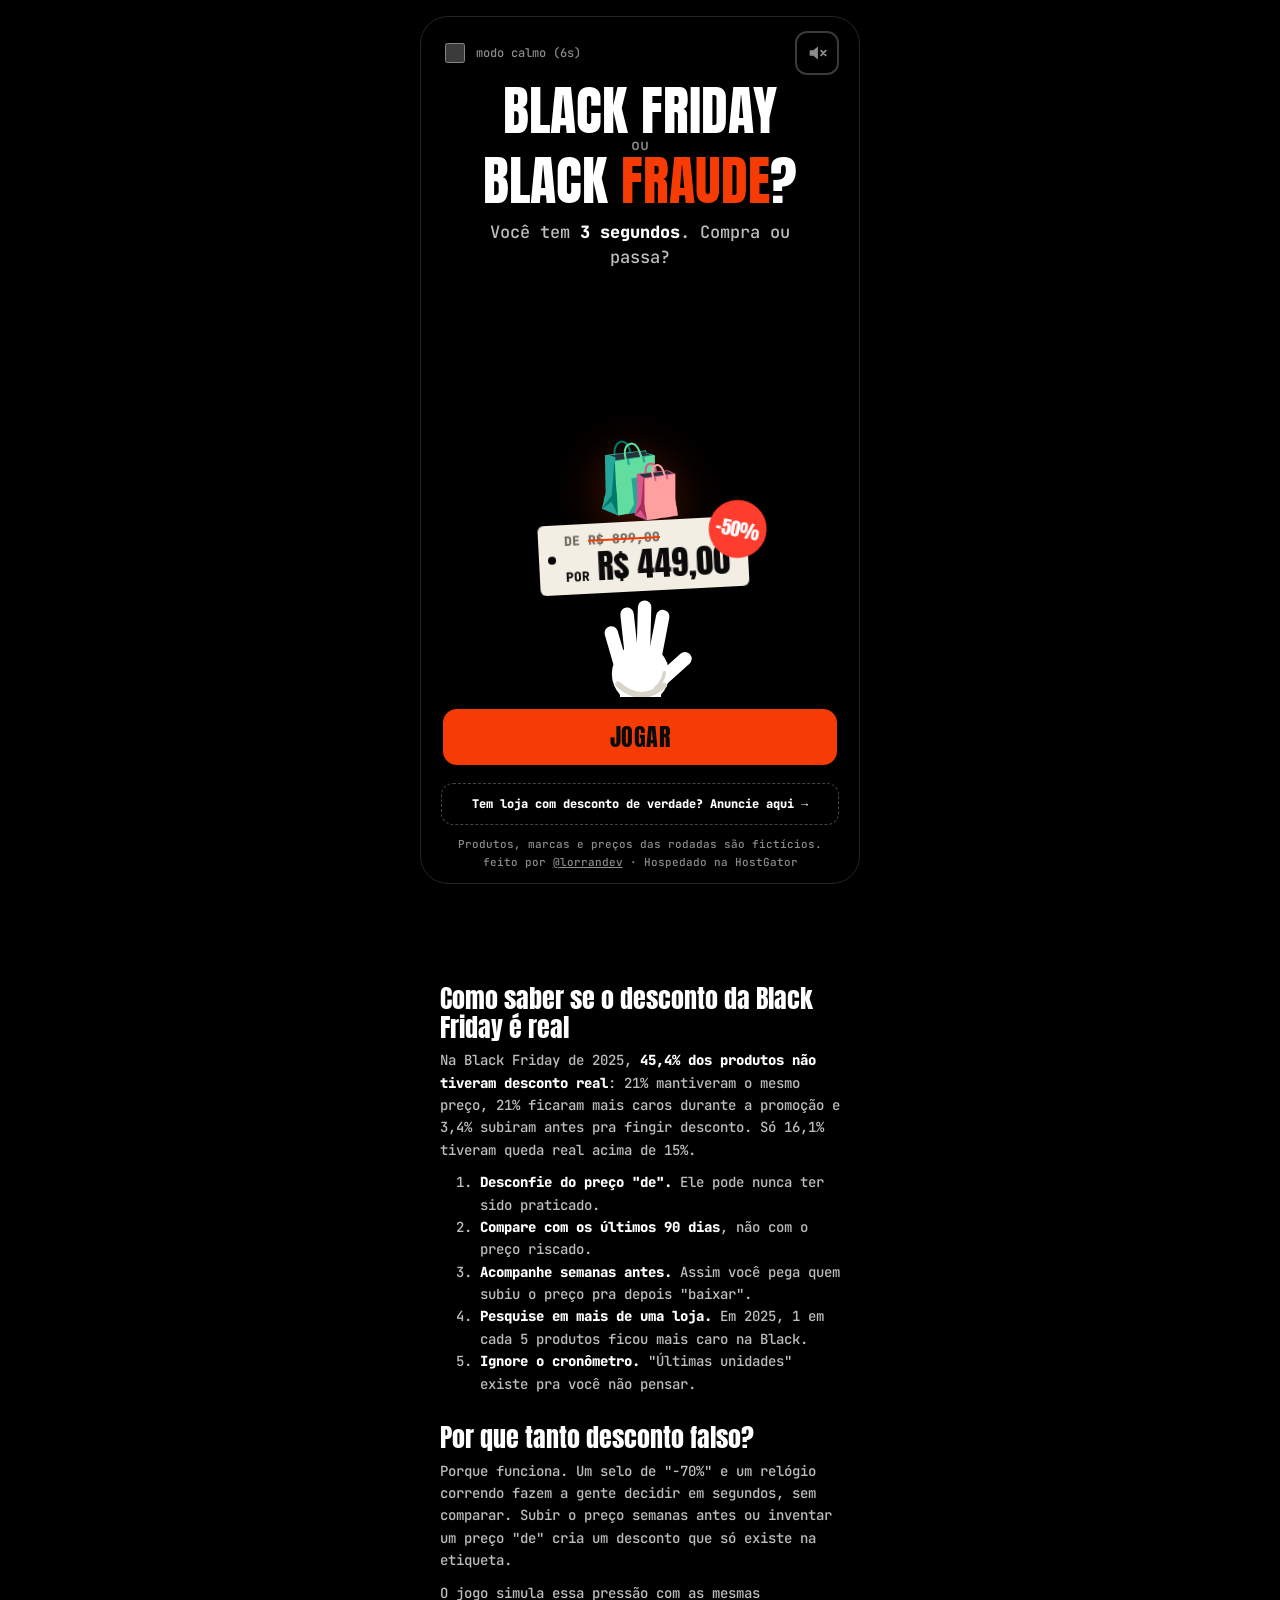
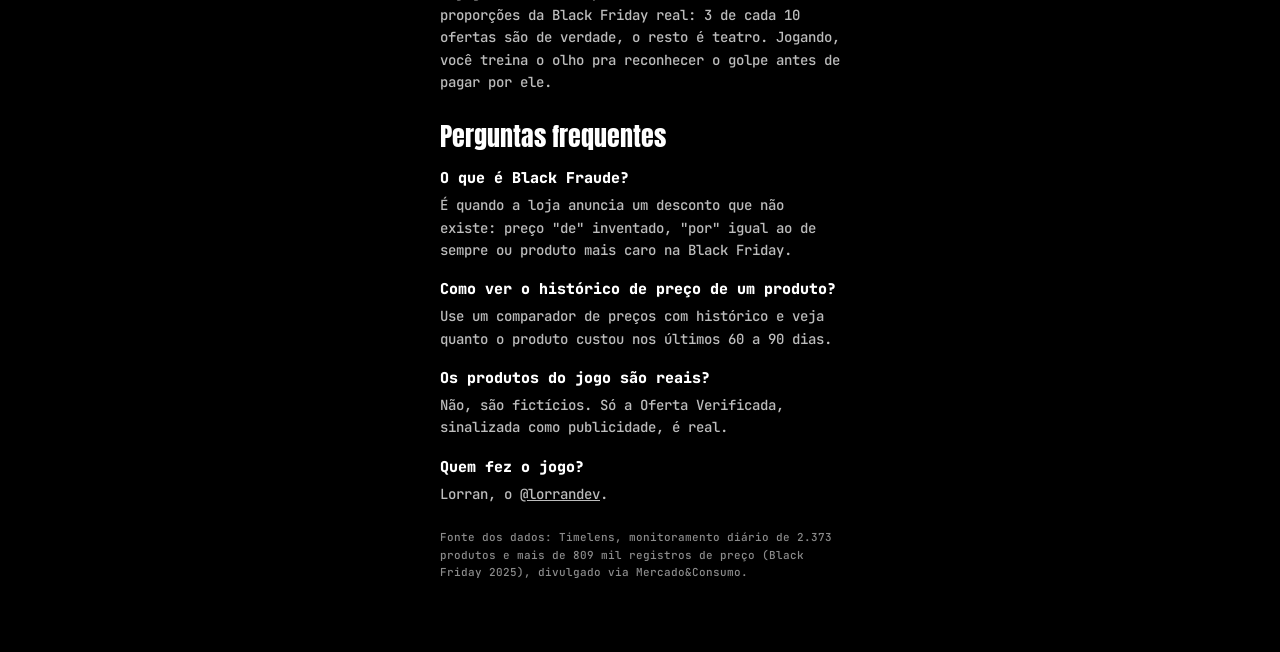
==== index.html @ d0300a21 "Atualiza o site (28/10/2026, 20:12:13)" ====
<!doctype html>
<html lang="pt-BR">
  <head>
    <meta charset="UTF-8" />
    <meta name="viewport" content="width=device-width, initial-scale=1, viewport-fit=cover" />
    <meta name="theme-color" content="#000000" />
    <title>Black Friday ou Black Fraude? · Você cai em desconto falso?</title>
    <meta name="description" content="Jogo de 1 minuto: 3 segundos pra decidir se compra. Em 2025, 45% dos produtos da Black Friday não tiveram desconto real. Você cai?" />
    <link rel="canonical" href="https://antiblackfraude.com/" />

    <meta property="og:type" content="website" />
    <meta property="og:locale" content="pt_BR" />
    <meta property="og:url" content="https://antiblackfraude.com/" />
    <meta property="og:title" content="Black Friday ou Black Fraude? Compra ou passa?" />
    <meta property="og:description" content="Você tem 3 segundos. No final, o jogo revela em quantos descontos falsos você caiu." />
    <meta property="og:image" content="https://antiblackfraude.com/og.png" />
    <meta property="og:image:width" content="1200" />
    <meta property="og:image:height" content="630" />
    <meta name="twitter:card" content="summary_large_image" />
    <meta name="twitter:title" content="Black Friday ou Black Fraude? Compra ou passa?" />
    <meta name="twitter:image" content="https://antiblackfraude.com/og.png" />

    <link rel="icon" type="image/svg+xml" href="favicon.svg" />
    <link rel="apple-touch-icon" href="apple-touch-icon.png" />

    <script type="application/ld+json">
      {
        "@context": "https://schema.org",
        "@type": "VideoGame",
        "name": "Black Friday ou Black Fraude?",
        "url": "https://antiblackfraude.com/",
        "applicationCategory": "Game",
        "genre": "Educativo",
        "operatingSystem": "Web",
        "inLanguage": "pt-BR",
        "description": "Jogo de 1 minuto em que você tem 3 segundos pra decidir se compra uma oferta de Black Friday e descobre em quantos descontos falsos caiu.",
        "offers": { "@type": "Offer", "price": "0", "priceCurrency": "BRL" },
        "author": { "@type": "Person", "name": "Lorran", "url": "https://instagram.com/lorrandev" }
      }
    </script>
    <script type="application/ld+json">
      {
        "@context": "https://schema.org",
        "@type": "FAQPage",
        "mainEntity": [
          { "@type": "Question", "name": "O que é Black Fraude?", "acceptedAnswer": { "@type": "Answer", "text": "É quando a loja anuncia um desconto que não existe: o preço \"de\" é inventado, o \"por\" é o preço de sempre ou o produto até fica mais caro na Black Friday." } },
          { "@type": "Question", "name": "Como ver o histórico de preço de um produto?", "acceptedAnswer": { "@type": "Answer", "text": "Use um comparador de preços com histórico e veja quanto o produto custou nos últimos 60 a 90 dias. Desconto de verdade é em relação a esse histórico, não ao preço \"de\"." } },
          { "@type": "Question", "name": "Os produtos do jogo são reais?", "acceptedAnswer": { "@type": "Answer", "text": "Não, são fictícios. Só a Oferta Verificada, sinalizada como publicidade, é real." } },
          { "@type": "Question", "name": "Quem fez o jogo?", "acceptedAnswer": { "@type": "Answer", "text": "Lorran, o @lorrandev." } }
        ]
      }
    </script>
    <script type="module" crossorigin src="./assets/main-DozgKXF3.js"></script>
    <link rel="stylesheet" crossorigin href="./assets/main-DZnoancs.css">
  </head>
  <body>
    <div id="root"></div>
    <noscript>Ative o JavaScript pra jogar.</noscript>

    <!-- conteúdo indexável abaixo do jogo -->
    <article class="seo">
      <h2>Como saber se o desconto da Black Friday é real</h2>
      <p>
        Na Black Friday de 2025, <strong>45,4% dos produtos não tiveram desconto real</strong>: 21% mantiveram o mesmo
        preço, 21% ficaram mais caros durante a promoção e 3,4% subiram antes pra fingir desconto. Só 16,1% tiveram queda
        real acima de 15%.
      </p>
      <ol>
        <li><strong>Desconfie do preço "de".</strong> Ele pode nunca ter sido praticado.</li>
        <li><strong>Compare com os últimos 90 dias</strong>, não com o preço riscado.</li>
        <li><strong>Acompanhe semanas antes.</strong> Assim você pega quem subiu o preço pra depois "baixar".</li>
        <li><strong>Pesquise em mais de uma loja.</strong> Em 2025, 1 em cada 5 produtos ficou mais caro na Black.</li>
        <li><strong>Ignore o cronômetro.</strong> "Últimas unidades" existe pra você não pensar.</li>
      </ol>

      <h2>Por que tanto desconto falso?</h2>
      <p>
        Porque funciona. Um selo de "-70%" e um relógio correndo fazem a gente decidir em segundos, sem comparar. Subir o
        preço semanas antes ou inventar um preço "de" cria um desconto que só existe na etiqueta.
      </p>
      <p>
        O jogo simula essa pressão com as mesmas proporções da Black Friday real: 3 de cada 10 ofertas são de verdade, o
        resto é teatro. Jogando, você treina o olho pra reconhecer o golpe antes de pagar por ele.
      </p>

      <h2>Perguntas frequentes</h2>
      <h3>O que é Black Fraude?</h3>
      <p>É quando a loja anuncia um desconto que não existe: preço "de" inventado, "por" igual ao de sempre ou produto mais caro na Black Friday.</p>
      <h3>Como ver o histórico de preço de um produto?</h3>
      <p>Use um comparador de preços com histórico e veja quanto o produto custou nos últimos 60 a 90 dias.</p>
      <h3>Os produtos do jogo são reais?</h3>
      <p>Não, são fictícios. Só a Oferta Verificada, sinalizada como publicidade, é real.</p>
      <h3>Quem fez o jogo?</h3>
      <p>Lorran, o <a href="https://instagram.com/lorrandev" rel="noopener">@lorrandev</a>.</p>

      <p class="fonte">
        Fonte dos dados: Timelens, monitoramento diário de 2.373 produtos e mais de 809 mil registros de preço (Black
        Friday 2025), divulgado via Mercado&amp;Consumo.
      </p>
    </article>

  </body>
</html>
---- assets/main-DZnoancs.css ----
@font-face{font-family:Anton;font-style:normal;font-display:swap;font-weight:400;src:url(./anton-latin-400-normal-Byf51wtH.woff2)format("woff2"),url(./anton-latin-400-normal-AUNGEG_V.woff)format("woff")}@font-face{font-family:JetBrains Mono;font-style:normal;font-display:swap;font-weight:500;src:url(./jetbrains-mono-latin-500-normal-BWZEU5yA.woff2)format("woff2"),url(./jetbrains-mono-latin-500-normal-CJOVTJB7.woff)format("woff")}@font-face{font-family:JetBrains Mono;font-style:normal;font-display:swap;font-weight:800;src:url(./jetbrains-mono-latin-800-normal-D2mQHRMK.woff2)format("woff2"),url(./jetbrains-mono-latin-800-normal-Dj9qwObk.woff)format("woff")}._numeros_kspay_1{grid-template-columns:repeat(3,1fr);gap:8px;margin:0;display:grid}._numeros_kspay_1 div{border:1px solid #262626;border-radius:14px;flex-direction:column-reverse;gap:2px;padding:12px 10px;display:flex}._numeros_kspay_1 dt{color:var(--cinza);align-items:center;gap:6px;font-size:11px;display:flex}._numeros_kspay_1 dd{font-family:var(--display);font-variant-numeric:tabular-nums;margin:0;font-size:28px;line-height:1}._ponto_kspay_33{background:var(--verde);border-radius:50%;width:8px;height:8px;animation:1.4s ease-in-out infinite _pulsa_kspay_1}@keyframes _pulsa_kspay_1{50%{opacity:.3}}._vazio_kspay_45{color:var(--cinza);border:1px dashed #333;border-radius:12px;margin:0;padding:12px 14px;font-size:12px}._fogos_702pj_1{z-index:6;pointer-events:none;width:100%;height:100%;position:absolute;top:0;bottom:0;left:0;right:0}._etiqueta_wmaqk_1{background:var(--papel);color:var(--tinta);transform-origin:50% -30%;border-radius:6px;flex-direction:column;align-items:flex-start;padding:8px 18px 9px 26px;animation:1.2s ease-out both _balanca_wmaqk_1;display:flex;position:relative;transform:rotate(-3deg)}._etiqueta_wmaqk_1:before{content:"";background:var(--preto);border-radius:50%;width:8px;height:8px;position:absolute;top:50%;left:9px;transform:translateY(-50%)}._de_wmaqk_28{color:#6b675f;font-size:13px;font-weight:800}._de_wmaqk_28 s{-webkit-text-decoration-color:var(--laranja);text-decoration-color:var(--laranja);text-decoration-thickness:2px}._por_wmaqk_39{font-family:var(--display);white-space:nowrap;font-size:34px;line-height:1.05}._por_wmaqk_39 small{font-family:var(--mono);font-size:13px;font-weight:800}._selo_wmaqk_52{background:var(--erro);color:#fff;width:58px;height:58px;font-family:var(--display);border-radius:50%;place-items:center;font-size:19px;animation:.4s cubic-bezier(.3,1.7,.5,1) .15s both _selo_wmaqk_52,.7s steps(2,end) .6s infinite _piscaSelo_wmaqk_1;display:grid;position:absolute;top:-16px;right:-20px;transform:rotate(14deg)}._selo_wmaqk_52[data-verificada=true]{background:var(--verde);color:var(--tinta);animation:.4s cubic-bezier(.3,1.7,.5,1) .15s both _selo_wmaqk_52}@keyframes _piscaSelo_wmaqk_1{50%{background:var(--amarelo);color:var(--tinta)}}@keyframes _balanca_wmaqk_1{0%{transform:rotate(12deg)}35%{transform:rotate(-8deg)}65%{transform:rotate(1deg)}to{transform:rotate(-3deg)}}@keyframes _selo_wmaqk_52{0%{transform:rotate(-60deg)scale(0)}}._vitrine_1x8a4_1{text-align:center;flex-direction:column;align-items:center;gap:6px;max-width:320px;display:flex}._emoji_1x8a4_10{font-family:var(--emoji);filter:drop-shadow(0 12px 28px #ffffff1f);font-size:max(84px,min(16dvh,136px));line-height:1}._imagem_1x8a4_17{object-fit:contain;width:max(100px,min(18dvh,150px));height:max(100px,min(18dvh,150px))}._nome_1x8a4_23{font-family:var(--display);text-transform:uppercase;margin:4px 0 2px;font-size:24px;line-height:1.05}._pressao_1x8a4_32{background:var(--erro);color:#fff;letter-spacing:.1em;border-radius:4px;padding:3px 10px;font-size:11px;font-weight:800;animation:.7s steps(2,end) infinite _pisca_1x8a4_1}@keyframes _pisca_1x8a4_1{50%{background:var(--amarelo);color:var(--tinta)}}._verificada_1x8a4_51{background:var(--verde);color:var(--tinta);letter-spacing:.08em;border-radius:99px;padding:4px 12px;font-size:13px;font-weight:800}._tela_1ktdm_1{padding:max(14px, env(safe-area-inset-top)) 16px max(16px, env(safe-area-inset-bottom));flex-direction:column;display:flex;position:absolute;top:0;bottom:0;left:0;right:0;overflow-x:hidden;overflow-y:auto}._publicidade_1ktdm_12{letter-spacing:.06em;color:#cfcfcf;border:1px solid #555;border-radius:99px;align-self:center;padding:4px 12px;font-size:11px;font-weight:800}._transicao_1ktdm_24{text-align:center;font-family:var(--display);flex-direction:column;flex:1;justify-content:center;align-items:center;gap:6px;font-size:30px;line-height:1.1;display:flex}._transicao_1ktdm_24 p{margin:0;animation:.5s ease-out both _surge_1ktdm_1}._transicao_1ktdm_24 p:nth-child(2){animation-delay:.35s}._achamos_1ktdm_46{color:var(--verde);animation-delay:.8s!important}._rodada_1ktdm_51{flex-direction:column;flex:1;align-items:center;animation:.4s ease-out both _surge_1ktdm_1;display:flex}._bonus_1ktdm_59{letter-spacing:.12em;color:var(--verde);margin:10px 0 0;font-size:11px;font-weight:800}._cena_1ktdm_67{flex-direction:column;flex:1;justify-content:flex-end;align-items:center;width:100%;min-height:0;display:flex;overflow:hidden}._luva_1ktdm_78{width:max(110px,min(16dvh,150px));margin-bottom:-60px}._pergunta_1ktdm_83{z-index:2;background:var(--preto);text-align:center;color:#bdbdbd;margin:0;padding:12px 0;font-size:13px;position:relative}._acoes_1ktdm_94{z-index:2;grid-template-columns:1fr 1fr;gap:12px;width:100%;display:grid;position:relative}._acoes_1ktdm_94 .btn{min-height:62px}._revelacao_1ktdm_108{flex-direction:column;gap:12px;margin-top:14px;animation:.4s ease-out both _surge_1ktdm_1;display:flex;position:relative}._carimbo_1ktdm_117{z-index:7;background:var(--preto);color:var(--verde);font-family:var(--display);border:5px solid;border-radius:12px;align-self:center;padding:6px 16px 2px;font-size:34px;line-height:1;animation:.35s cubic-bezier(.3,1.7,.5,1) both _carimba_1ktdm_1;position:relative;transform:rotate(-5deg)}._produto_1ktdm_133{text-align:center;font-family:var(--display);text-transform:uppercase;margin:4px 0 0;font-size:22px}._grafico_1ktdm_141{border:1px solid #262626;border-radius:14px;width:100%;height:auto;padding:10px 6px 4px;overflow:visible}._eixo_1ktdm_150{font-family:var(--mono);fill:#8b8b8b;font-size:10px;font-weight:800}._hoje_1ktdm_157{font-family:var(--mono);fill:var(--verde);font-size:12px;font-weight:800}._prova_1ktdm_164{text-align:center;color:#cfcfcf;margin:0;font-size:13px;line-height:1.5}._prova_1ktdm_164 b{color:#fff}._cta_1ktdm_177{z-index:7;text-align:center;flex-direction:column;gap:2px;min-height:84px;padding:10px 16px;font-size:26px;line-height:1.05;animation:1.8s ease-in-out .6s infinite _chama_1ktdm_1;position:relative;box-shadow:0 0 0 4px #19c37d40,0 10px 40px #19c37d59}._cta_1ktdm_177 small{font-family:var(--mono);text-transform:none;font-size:12px;font-weight:800}._denovo_1ktdm_199{min-height:84px;font-size:26px}@keyframes _chama_1ktdm_1{0%,to{box-shadow:0 0 0 4px #19c37d40,0 10px 40px #19c37d59}50%{box-shadow:0 0 0 10px #19c37d1a,0 10px 50px #19c37d80}}@keyframes _surge_1ktdm_1{0%{opacity:0;transform:translateY(10px)}}@keyframes _carimba_1ktdm_1{0%{opacity:0;transform:rotate(-30deg)scale(2.2)}}._pix_9vlxt_1{border:2px solid var(--verde);text-align:center;border-radius:18px;flex-direction:column;align-items:stretch;gap:12px;padding:18px;animation:.3s ease-out both _surge_9vlxt_1;display:flex}._pix_9vlxt_1 h3{font-family:var(--display);margin:0;font-size:28px;font-weight:400}._pix_9vlxt_1 p{color:#cfcfcf;margin:0;font-size:13px;line-height:1.5}._qr_9vlxt_27{aspect-ratio:1;background:#fff;border-radius:12px;align-self:center;width:min(240px,70vw);padding:10px}._teste_9vlxt_36{color:var(--amarelo)!important}._espera_9vlxt_40{justify-content:center;align-items:center;gap:8px;display:flex}._ponto_9vlxt_47{background:var(--amarelo);border-radius:50%;width:8px;height:8px;animation:1s ease-in-out infinite _pulsa_9vlxt_1}._ok_9vlxt_55{background:var(--verde);width:64px;height:64px;color:var(--tinta);border-radius:50%;align-self:center;place-items:center;font-size:34px;font-weight:800;display:grid}@keyframes _pulsa_9vlxt_1{50%{opacity:.3}}@keyframes _surge_9vlxt_1{0%{opacity:0;transform:translateY(10px)}}._rodape_1t7ke_1{text-align:center;color:var(--cinza);flex-direction:column;align-items:center;gap:4px;font-size:11px;display:flex}._rodape_1t7ke_1 p{margin:0}._anunciar_1t7ke_15{color:#fff;border:1px dashed #444;border-radius:12px;width:100%;margin-bottom:8px;padding:12px;font-size:12px;font-weight:800;text-decoration:none}._tela_1gt4i_1{position:absolute;top:0;bottom:0;left:0;right:0;overflow-x:hidden;overflow-y:auto}._conteudo_1gt4i_8{padding:max(16px, env(safe-area-inset-top)) 18px max(24px, env(safe-area-inset-bottom));flex-direction:column;gap:20px;display:flex}._voltar_1gt4i_15{letter-spacing:.08em;color:var(--cinza);align-self:flex-start;font-size:12px;font-weight:800;text-decoration:none}._topo_1gt4i_24{flex-direction:column;gap:8px;display:flex}._titulo_1gt4i_30{font-family:var(--display);text-transform:uppercase;margin:0;font-size:44px;font-weight:400;line-height:1.08}._titulo_1gt4i_30 span{background:var(--verde);color:var(--tinta);-webkit-box-decoration-break:clone;box-decoration-break:clone;padding:0 8px}._sub_1gt4i_47{color:#cfcfcf;margin:0;font-size:14px;line-height:1.5}._form_1gt4i_55{flex-direction:column;gap:14px;display:flex}._form_1gt4i_55 label,._form_1gt4i_55 fieldset{border:0;flex-direction:column;gap:6px;min-width:0;margin:0;padding:0;display:flex}._form_1gt4i_55 label span,._form_1gt4i_55 legend{letter-spacing:.1em;text-transform:uppercase;color:var(--cinza);padding:0;font-size:11px;font-weight:800}._form_1gt4i_55 label i{text-transform:none;letter-spacing:0;font-style:normal;font-weight:500}._form_1gt4i_55 legend{margin-bottom:6px}._form_1gt4i_55 input:not([type=range]),._form_1gt4i_55 select{--lightningcss-light: ;--lightningcss-dark:initial;color-scheme:dark;background:#0d0d0d;border:2px solid #333;border-radius:12px;width:100%;min-height:50px;padding:0 12px;font-size:16px}._form_1gt4i_55 input:focus,._form_1gt4i_55 select:focus{border-color:var(--verde);outline:none}._dupla_1gt4i_111{grid-template-columns:1fr 1fr;gap:10px;display:grid}._interesse_1gt4i_117{color:#d6d6d6;background:#07170f;border-radius:12px;flex-direction:column;gap:4px;margin:-4px 0 0;padding:10px 12px;font-size:13px;line-height:1.45;display:flex}._interesse_1gt4i_117 b{color:var(--verde)}._interesse_1gt4i_117 small{color:var(--cinza);font-size:10px}._icones_1gt4i_140{scrollbar-width:thin;gap:6px;padding-bottom:4px;display:flex;overflow-x:auto}._icones_1gt4i_140 button{height:44px;font-family:var(--emoji);background:#0d0d0d;border:2px solid #2a2a2a;border-radius:10px;flex:0 0 44px;padding:0;font-size:20px}._icones_1gt4i_140 button[aria-pressed=true]{border-color:var(--verde);background:#06210f}._selo_1gt4i_164{color:var(--cinza);margin:-6px 0 0;font-size:12px}._selo_1gt4i_164 b{color:var(--verde)}._investimento_1gt4i_175{border:1px solid #262626;border-radius:16px;flex-direction:column;gap:8px;padding:14px;display:flex}._valorLinha_1gt4i_184{letter-spacing:.1em;text-transform:uppercase;color:var(--cinza);justify-content:space-between;align-items:baseline;font-size:11px;font-weight:800;display:flex}._valorLinha_1gt4i_184 b{font-family:var(--display);letter-spacing:0;color:#fff;font-size:34px;font-weight:400}._investimento_1gt4i_175 input[type=range]{width:100%;height:32px;accent-color:var(--verde)}._investimento_1gt4i_175 p{color:#cfcfcf;margin:0;font-size:13px}._investimento_1gt4i_175 p b{color:var(--verde)}._erros_1gt4i_219{color:#ff8a7f;background:#2a0b07;border-radius:12px;margin:0;padding:12px 14px 12px 30px;font-size:13px;line-height:1.5}._acoes_1gt4i_229{flex-direction:column;gap:8px;display:flex}._pagar_1gt4i_235{min-height:68px;font-size:26px}._erroServidor_1gt4i_240{color:#ff8a7f;margin:0;font-size:13px}._secundarios_1gt4i_246{justify-content:center;gap:8px;display:flex}._regra_1gt4i_252{color:var(--cinza);text-align:center;margin:0;font-size:11px;line-height:1.5}._previa_1gt4i_261{justify-content:center;display:flex}._palco_1gt4i_266{background:var(--preto);border:1px solid #333;border-radius:22px;width:100%;height:680px;position:relative;overflow:hidden}._fonte_1gt4i_276{color:var(--cinza);text-align:center;margin:0;font-size:11px}._aviso_1gt4i_283{z-index:30;background:var(--papel);color:var(--tinta);white-space:nowrap;opacity:0;pointer-events:none;border-radius:12px;margin:0;padding:12px 18px;font-size:13px;font-weight:800;transition:transform .2s,opacity .2s;position:fixed;bottom:24px;left:50%;transform:translate(-50%,20px)}._aviso_1gt4i_283[data-visivel=true]{opacity:1;transform:translate(-50%)}._tela_1a06h_1{position:absolute;top:0;bottom:0;left:0;right:0;overflow-y:auto}._conteudo_1a06h_7{padding:max(18px, env(safe-area-inset-top)) 16px max(24px, env(safe-area-inset-bottom));flex-direction:column;gap:20px;display:flex}._carregando_1a06h_14{text-align:center;color:var(--cinza);padding:40px}._rotulo_1a06h_20{letter-spacing:.12em;color:var(--verde);margin:0;font-size:11px;font-weight:800}._titulo_1a06h_28{font-family:var(--display);margin:4px 0 0;font-size:34px;font-weight:400}._nota_1a06h_35{color:var(--cinza);margin:4px 0 0;font-size:11px}._grandes_1a06h_41{grid-template-columns:1fr 1fr;gap:10px;margin:0;display:grid}._grandes_1a06h_41 div{border:1px solid #262626;border-radius:16px;flex-direction:column;gap:2px;padding:14px;display:flex}._grandes_1a06h_41 dt{color:var(--cinza);align-items:center;gap:6px;font-size:11px;display:flex}._grandes_1a06h_41 dd{font-family:var(--display);font-variant-numeric:tabular-nums;margin:0;font-size:34px;line-height:1.05}._grandes_1a06h_41 small{color:var(--cinza);font-size:10px;line-height:1.35}._ponto_1a06h_79{background:var(--verde);border-radius:50%;width:8px;height:8px;animation:1.4s ease-in-out infinite _pulsa_1a06h_1}@keyframes _pulsa_1a06h_1{50%{opacity:.3}}._bloco_1a06h_91{background:#0d0d0d;border-radius:16px;flex-direction:column;gap:10px;padding:16px;display:flex}._bloco_1a06h_91 h2{font-family:var(--display);margin:0;font-size:22px;font-weight:400}._bloco_1a06h_91 p{margin:0;font-size:13px;line-height:1.6}._lista_1a06h_113{flex-direction:column;gap:6px;margin:0;padding:0;font-size:13px;list-style:none;display:flex}._lista_1a06h_113 li{justify-content:space-between;gap:10px;display:flex}._lista_1a06h_113 b{color:var(--verde)}._tabela_1a06h_133{border-collapse:collapse;font-variant-numeric:tabular-nums;width:100%;font-size:12px}._tabela_1a06h_133 th{color:var(--cinza);text-align:right;padding:4px;font-size:10px;font-weight:800}._tabela_1a06h_133 td{text-align:right;border-top:1px solid #1f1f1f;padding:6px 4px}._tabela_1a06h_133 th:first-child,._tabela_1a06h_133 td:first-child{text-align:left}._heatmap_1a06h_159{flex-direction:column;gap:3px;display:flex}._linhaHeat_1a06h_165,._horas_1a06h_166{grid-template-columns:30px repeat(24,1fr);align-items:center;gap:2px;display:grid}._linhaHeat_1a06h_165 span{color:var(--cinza);font-size:10px}._linhaHeat_1a06h_165 i{aspect-ratio:1;background:var(--verde);border-radius:2px}._horas_1a06h_166 small{color:var(--cinza);grid-column:span 6;font-size:9px}._botao_b1e1o_1{background:var(--preto);width:44px;height:44px;color:var(--cinza);border:2px solid #3a3a3a;border-radius:12px;flex-shrink:0;place-items:center;display:grid}._botao_b1e1o_1[aria-pressed=true]{color:#fff;border-color:#fff}._partida_7dpsk_1{flex-direction:column;display:flex;position:absolute;top:0;bottom:0;left:0;right:0;overflow:hidden}._hud_7dpsk_10{padding:max(12px, env(safe-area-inset-top)) 16px 10px;align-items:center;gap:12px;display:flex}._rodada_7dpsk_17{font-family:var(--display);font-size:30px;line-height:1}._rodada_7dpsk_17 small{color:var(--cinza);font-size:15px}._trilha_7dpsk_28{flex:1;grid-template-columns:repeat(10,1fr);gap:4px;margin:0;padding:0;list-style:none;display:grid}._trilha_7dpsk_28 li{background:#262626;border-radius:3px;height:6px}._trilha_7dpsk_28 li[data-estado=feita]{background:#8b8b8b}._trilha_7dpsk_28 li[data-estado=atual]{background:#fff}._tempo_7dpsk_52{background:#1a1a1a;height:6px}._tempo_7dpsk_52 div{background:var(--amarelo);transform-origin:0;height:100%}._partida_7dpsk_1[data-pressa=true] ._tempo_7dpsk_52 div{background:var(--erro)}._partida_7dpsk_1:after{content:"";z-index:20;pointer-events:none;position:absolute;top:0;bottom:0;left:0;right:0}._partida_7dpsk_1[data-pressa=true]:after{animation:.5s ease-in-out infinite _batimento_7dpsk_1}._palco_7dpsk_81{touch-action:none;-webkit-user-select:none;-moz-user-select:none;user-select:none;flex:1;min-height:0;position:relative}._pergunta_7dpsk_90{text-align:center;font-family:var(--display);color:#6f6f6f;margin:0;font-size:22px;position:absolute;top:14px;left:0;right:0}._cena_7dpsk_102{flex-direction:column;justify-content:flex-end;align-items:center;padding-bottom:70px;display:flex;position:absolute;top:0;bottom:0;left:0;right:0}._produto_7dpsk_112{margin-bottom:4px;transition:transform .2s ease-out;position:relative}._minhaMao_7dpsk_118{width:max(118px,min(18dvh,160px));margin-top:-10px;position:relative}._aberta_7dpsk_124{width:100%;display:block}._fechada_7dpsk_129{opacity:0;width:100%;position:absolute;top:0;bottom:0;left:0;right:0}._palco_7dpsk_81[data-fase=chegando] ._produto_7dpsk_112{animation:.32s cubic-bezier(.3,1.4,.5,1) both _cai_7dpsk_1}._palco_7dpsk_81[data-fase=chegando] ._minhaMao_7dpsk_118{animation:.32s cubic-bezier(.3,1.3,.5,1) both _sobeMao_7dpsk_1}._palco_7dpsk_81[data-fase=decidindo] ._produto_7dpsk_112:not([style]){animation:1.4s ease-in-out infinite alternate _flutua_7dpsk_1}._palco_7dpsk_81[data-fase=decidindo] ._minhaMao_7dpsk_118{animation:1.4s ease-in-out infinite alternate _espera_7dpsk_1}._partida_7dpsk_1[data-pressa=true] ._produto_7dpsk_112:not([style]){animation:90ms linear infinite _tremor_7dpsk_1}._palco_7dpsk_81[data-fase=comprando] ._minhaMao_7dpsk_118{animation:.66s cubic-bezier(.45,0,.55,1) forwards _pega_7dpsk_1}._palco_7dpsk_81[data-fase=comprando] ._minhaMao_7dpsk_118 ._aberta_7dpsk_124{animation:.66s step-end forwards _someAos35_7dpsk_1}._palco_7dpsk_81[data-fase=comprando] ._minhaMao_7dpsk_118 ._fechada_7dpsk_129{animation:.66s step-end forwards _apareceAos35_7dpsk_1}._palco_7dpsk_81[data-fase=comprando] ._produto_7dpsk_112{animation:.66s cubic-bezier(.45,0,.55,1) forwards _guardado_7dpsk_1}._palco_7dpsk_81[data-fase=passando] ._minhaMao_7dpsk_118{animation:.6s ease-in-out forwards _tapa_7dpsk_1}._palco_7dpsk_81[data-fase=passando] ._produto_7dpsk_112{animation:.6s cubic-bezier(.5,0,.8,.4) forwards _voaEsquerda_7dpsk_1}._dica_7dpsk_184{z-index:6;font-family:var(--display);pointer-events:none;border:4px solid;border-radius:10px;padding:4px 12px;font-size:30px;position:absolute;top:30%}._dica_7dpsk_184[data-lado=passar]{color:#fff;left:14px;transform:rotate(-10deg)}._dica_7dpsk_184[data-lado=comprar]{color:var(--laranja);right:14px;transform:rotate(10deg)}._impulso_7dpsk_208{z-index:7;background:var(--preto);color:var(--amarelo);font-family:var(--display);white-space:nowrap;border:4px solid;border-radius:10px;padding:6px 14px 3px;font-size:26px;animation:.3s cubic-bezier(.3,1.7,.5,1) both _carimba_7dpsk_1;position:absolute;top:30%;left:50%;transform:translate(-50%)rotate(-6deg)}._acoes_7dpsk_226{z-index:8;padding:10px 16px max(16px, env(safe-area-inset-bottom));background:var(--preto);grid-template-columns:1fr 1fr;gap:12px;display:grid;position:relative}._acoes_7dpsk_226 .btn{min-height:62px;font-size:24px}@keyframes _cai_7dpsk_1{0%{transform:translateY(-55dvh)rotate(-10deg)scale(.7)}}@keyframes _sobeMao_7dpsk_1{0%{transform:translateY(110%)}}@keyframes _flutua_7dpsk_1{to{transform:translateY(-7px)}}@keyframes _espera_7dpsk_1{0%{transform:translateY(5px)rotate(-3deg)}to{transform:translateY(0)rotate(3deg)}}@keyframes _tremor_7dpsk_1{0%,to{transform:translate(0)}25%{transform:translate(-2px,1px)rotate(-1deg)}75%{transform:translate(2px,-1px)rotate(1deg)}}@keyframes _pega_7dpsk_1{0%{transform:none}30%{transform:translateY(-62px)}40%{transform:translateY(-54px)scale(.94)}to{transform:translateY(130%)}}@keyframes _guardado_7dpsk_1{0%,34%{transform:none}44%{transform:translateY(6px)scale(.92)}to{transform:translateY(75dvh)scale(.35)}}@keyframes _someAos35_7dpsk_1{0%{opacity:1}35%,to{opacity:0}}@keyframes _apareceAos35_7dpsk_1{0%{opacity:0}35%,to{opacity:1}}@keyframes _tapa_7dpsk_1{0%{transform:none}35%{transform:translate(70px,-80px)rotate(28deg)}65%{transform:translate(-50px,-90px)rotate(-38deg)}to{transform:translateY(12px)}}@keyframes _voaEsquerda_7dpsk_1{0%,45%{transform:none}to{transform:translate(-130vw,-40px)rotate(-40deg)}}@keyframes _carimba_7dpsk_1{0%{opacity:0;transform:translate(-50%)rotate(-30deg)scale(2.2)}}@keyframes _batimento_7dpsk_1{0%,to{box-shadow:inset 0 0 40px 6px #ff3d2e40}20%{box-shadow:inset 0 0 70px 16px #ff3d2e99}}._tela_1yt8e_1{position:absolute;top:0;bottom:0;left:0;right:0;overflow-x:hidden;overflow-y:auto}._conteudo_1yt8e_8{padding:max(18px, env(safe-area-inset-top)) 16px max(20px, env(safe-area-inset-bottom));flex-direction:column;gap:18px;display:flex}._resultado_1yt8e_15{text-align:center;flex-direction:column;align-items:center;gap:4px;display:flex}._faixa_1yt8e_23{font-family:var(--display);text-transform:uppercase;margin:0;font-size:34px;line-height:1.05}._numero_1yt8e_31{font-family:var(--display);color:var(--verde);flex-direction:column;margin:6px 0 0;font-size:max(52px,min(17vw,72px));line-height:1;display:flex}._numero_1yt8e_31[data-lesado=true]{color:var(--erro)}._numero_1yt8e_31 small{font-family:var(--mono);letter-spacing:.1em;text-transform:uppercase;color:#cfcfcf;font-size:13px;font-weight:800}._frase_1yt8e_54{color:#cfcfcf;margin:4px 0 0;font-size:14px}._grade_1yt8e_60{letter-spacing:2px;margin:6px 0 0;font-size:20px}._versus_1yt8e_66{border:1px solid var(--amarelo);text-align:center;border-radius:12px;margin:0;padding:12px 14px;font-size:13px;line-height:1.5}._versus_1yt8e_66 b{color:var(--amarelo)}._dicas_1yt8e_80{background:#111;border-radius:16px;padding:16px}._dicas_1yt8e_80 h2,._compartilhar_1yt8e_87 h2{font-family:var(--display);margin:0 0 10px;font-size:22px;font-weight:400}._dicas_1yt8e_80 ol{flex-direction:column;gap:8px;margin:0;padding-left:20px;font-size:13px;line-height:1.45;display:flex}._patrocinado_1yt8e_104{border:1px solid #333;border-radius:14px;flex-direction:column;gap:4px;padding:14px 16px;font-size:14px;font-weight:800;text-decoration:none;display:flex}._rotuloPubli_1yt8e_116{letter-spacing:.08em;color:#9a9a9a;text-transform:uppercase;font-size:10px}._compartilhar_1yt8e_87{flex-direction:column;gap:12px;display:flex}._previa_1yt8e_129{border:1px solid #262626;border-radius:12px;align-self:center;width:70%}._dupla_1yt8e_136{grid-template-columns:1fr 1fr;gap:12px;display:grid}._dupla_1yt8e_136 .btn{padding:0 8px;font-size:18px}._aviso_1yt8e_147{z-index:30;background:var(--papel);color:var(--tinta);white-space:nowrap;opacity:0;pointer-events:none;border-radius:12px;margin:0;padding:12px 18px;font-size:13px;font-weight:800;transition:transform .2s,opacity .2s;position:fixed;bottom:24px;left:50%;transform:translate(-50%,20px)}._aviso_1yt8e_147[data-visivel=true]{opacity:1;transform:translate(-50%)}._tela_khh9x_1{padding:max(14px, env(safe-area-inset-top)) 20px max(14px, env(safe-area-inset-bottom));text-align:center;flex-direction:column;align-items:center;display:flex;position:absolute;top:0;bottom:0;left:0;right:0;overflow:hidden}._topo_khh9x_12{justify-content:space-between;align-self:stretch;align-items:center;display:flex}._calmo_khh9x_19{min-height:44px;color:var(--cinza);cursor:pointer;align-items:center;gap:8px;font-size:12px;display:flex}._calmo_khh9x_19 input{width:20px;height:20px;accent-color:var(--verde)}._titulo_khh9x_35{font-family:var(--display);flex-direction:column;align-items:center;margin:10px 0 0;font-size:max(40px,min(12.5vw,54px));font-weight:400;line-height:.95;animation:.5s cubic-bezier(.2,1,.3,1) both _sobe_khh9x_1;display:flex}._titulo_khh9x_35 small{font-family:var(--mono);color:var(--cinza);margin:2px 0;font-size:15px;font-weight:500}._titulo_khh9x_35 em{color:var(--laranja);font-style:normal}._chamada_khh9x_60{color:#bdbdbd;max-width:300px;margin:14px 0 0;font-size:17px;line-height:1.5;animation:.5s cubic-bezier(.2,1,.3,1) 80ms both _sobe_khh9x_1}._chamada_khh9x_60 b{color:#fff}._desafio_khh9x_73{border:1px solid var(--laranja);border-radius:12px;max-width:320px;margin:12px 0 0;padding:10px 14px;font-size:13px;line-height:1.4}._desafio_khh9x_73 b{color:var(--erro)}._cena_khh9x_88{flex-direction:column;flex:1;justify-content:flex-end;align-items:center;width:100%;min-height:0;display:flex;position:relative;overflow:hidden}._produto_khh9x_100{flex-direction:column;align-items:center;gap:4px;margin-bottom:-6px;animation:2.4s ease-in-out infinite alternate _flutua_khh9x_1;display:flex}._emoji_khh9x_109{font-family:var(--emoji);filter:drop-shadow(0 10px 24px #f63b0459);font-size:max(44px,min(8dvh,84px));line-height:1}._luva_khh9x_116{width:max(84px,min(13dvh,150px));margin-bottom:-40px;animation:2.4s ease-in-out infinite alternate _espera_khh9x_1}._botoes_khh9x_122{z-index:2;background:var(--preto);flex-direction:column;align-items:stretch;gap:4px;width:100%;padding-top:10px;display:flex;position:relative}._jogar_khh9x_134{min-height:64px;font-size:30px}._botoes_khh9x_122>footer{margin-top:12px}@keyframes _sobe_khh9x_1{0%{opacity:0;transform:translateY(16px)}}@keyframes _flutua_khh9x_1{to{transform:translateY(-8px)}}@keyframes _espera_khh9x_1{0%{transform:translateY(6px)rotate(-3deg)}to{transform:translateY(0)rotate(2deg)}}._cupom_1irtj_1{background:var(--papel);color:var(--tinta);--dente:9px;-webkit-mask:conic-gradient(from -45deg at bottom, #0000, #000 1deg 89deg, #0000 90deg) 50% / calc(2 * var(--dente)) 100%;-webkit-mask:conic-gradient(from -45deg at bottom, #0000, #000 1deg 89deg, #0000 90deg) 50% / calc(2 * var(--dente)) 100%;mask:conic-gradient(from -45deg at bottom, #0000, #000 1deg 89deg, #0000 90deg) 50% / calc(2 * var(--dente)) 100%;padding:22px 16px 34px;font-size:12px;line-height:1.4;position:relative}._cabeca_1irtj_14{text-align:center;letter-spacing:.08em;border-bottom:2px dashed #00000059;flex-direction:column;align-items:center;gap:1px;padding-bottom:12px;font-size:11px;display:flex}._cabeca_1irtj_14 b{font-family:var(--display);letter-spacing:.02em;font-size:24px;font-weight:400}._linha_1irtj_33{justify-content:space-between;align-items:center;gap:10px;display:flex}._itens_1irtj_40{flex-direction:column;margin:10px 0 0;padding:0;list-style:none;display:flex}._item_1irtj_49{border-bottom:1px dashed #0003;padding:9px 0;animation:.25s ease-out both _imprimeLinha_1irtj_1}@keyframes _imprimeLinha_1irtj_1{0%{opacity:0;transform:translateY(-6px)}}._nome_1irtj_59{text-overflow:ellipsis;white-space:nowrap;text-transform:uppercase;min-width:0;font-weight:800;overflow:hidden}._acao_1irtj_68{letter-spacing:.06em;color:#6b675f;flex-shrink:0;font-size:10px;font-weight:800}._precos_1irtj_76{color:#4b4842}._precos_1irtj_76 s{-webkit-text-decoration-color:var(--erro);text-decoration-color:var(--erro)}._precos_1irtj_76 b{color:var(--tinta)}._erro_1irtj_88{align-items:flex-start;gap:8px;margin-top:4px;display:flex}._carimbo_1irtj_95{color:var(--erro);font-family:var(--display);animation:.35s cubic-bezier(.3,1.7,.5,1) both _carimba_1irtj_1;animation-delay:inherit;border:2px solid;border-radius:4px;flex-shrink:0;padding:2px 6px 0;font-size:14px;line-height:1.2;transform:rotate(-4deg)}._carimbo_1irtj_95[data-falso=false]{color:#0d8a55}@keyframes _carimba_1irtj_1{0%{opacity:0;transform:rotate(-25deg)scale(2)}}._pista_1irtj_117{font-size:11px;line-height:1.35}._tipo_1irtj_122{color:#6b675f;font-size:10px}._totais_1irtj_127{border-top:2px dashed #00000059;margin:12px 0 0;padding-top:10px}._totais_1irtj_127 div{justify-content:space-between;display:flex}._totais_1irtj_127 dd{margin:0;font-weight:800}._total_1irtj_143{border-top:3px double var(--tinta);border-bottom:3px double var(--tinta);text-align:center;letter-spacing:.08em;flex-direction:column;align-items:center;margin-top:12px;padding:12px 0;font-weight:800;display:flex}._total_1irtj_143 strong{font-family:var(--display);letter-spacing:0;color:var(--erro);font-variant-numeric:tabular-nums;font-size:max(44px,min(14vw,58px));font-weight:400;line-height:1.05}._total_1irtj_143[data-lesado=false] strong{color:#0d8a55}._dava_1irtj_170,._acertos_1irtj_171{letter-spacing:0;font-size:11px;font-weight:500}._faixa_1irtj_177{font-family:var(--display);text-align:center;text-transform:uppercase;margin:12px 0 0;font-size:30px;line-height:1}._frase_1irtj_186{text-align:center;margin:4px 0 0;font-size:12px}._obrigado_1irtj_192{text-align:center;letter-spacing:.04em;margin:16px 0 0;font-size:10px;font-weight:800}._barras_1irtj_200{background:repeating-linear-gradient(90deg, var(--tinta) 0 2px, transparent 2px 4px, var(--tinta) 4px 7px, transparent 7px 9px, var(--tinta) 9px 10px, transparent 10px 13px);height:34px;margin:10px 18px 0;display:block}._tela_3c148_1{position:absolute;top:0;bottom:0;left:0;right:0;overflow-x:hidden;overflow-y:auto}._conteudo_3c148_8{padding:max(16px, env(safe-area-inset-top)) 16px 10px}._titulo_3c148_12{text-align:center;font-family:var(--display);margin:0 0 12px;font-size:26px;font-weight:400}._impressora_3c148_21{padding:0 6px;position:relative}._fenda_3c148_26{z-index:2;background:#1c1c1c;border-radius:7px;height:14px;margin:0 -6px;display:block;position:relative;box-shadow:inset 0 4px 6px #000000e6}._papel_3c148_37{margin-top:-7px;overflow:hidden}._papel_3c148_37>*{animation:1.1s steps(12,end) both _imprime_3c148_1}@keyframes _imprime_3c148_1{0%{transform:translateY(-100%)}}._rodape_3c148_50{z-index:5;padding:18px 16px max(14px, env(safe-area-inset-bottom));background:linear-gradient(to top, var(--preto) 70%, transparent);display:grid;position:-webkit-sticky;position:sticky;bottom:0}._app_st6vr_2{background:var(--preto);width:100%;max-width:440px;height:100dvh;margin:0 auto;position:relative;overflow:hidden}@media (min-width:600px){._app_st6vr_2{border:1px solid var(--linha);border-radius:28px;height:min(100dvh - 32px,920px);margin-top:max(16px,50dvh - 460px)}}._teste_st6vr_21{z-index:20;white-space:nowrap;text-overflow:ellipsis;background:var(--verde);color:var(--tinta);text-align:center;text-transform:uppercase;letter-spacing:.06em;padding:3px 8px;font-size:11px;font-weight:800;position:absolute;bottom:0;left:0;right:0;overflow:hidden}:root{--preto:#000;--papel:#f3eee3;--papel-2:#e6dfd0;--tinta:#0b0b0b;--laranja:#f63b04;--verde:#19c37d;--amarelo:#ffd23f;--erro:#ff3d2e;--cinza:#8b8b8b;--linha:#262626;--display:"Anton", Impact, "Arial Narrow", sans-serif;--mono:"JetBrains Mono", ui-monospace, Menlo, Consolas, monospace;--emoji:"Apple Color Emoji", "Segoe UI Emoji", "Noto Color Emoji", sans-serif;--lightningcss-light: ;--lightningcss-dark:initial;color-scheme:dark;font-family:var(--mono)}*{box-sizing:border-box}html,body,#root{height:100%;margin:0}body{background:var(--preto);color:#fff;-webkit-font-smoothing:antialiased;-webkit-tap-highlight-color:transparent;overscroll-behavior:none}button,input,select{font:inherit;color:inherit}button{cursor:pointer;touch-action:manipulation}a{color:inherit}:focus-visible{outline:3px solid var(--laranja);outline-offset:3px}.sr-only{clip:rect(0, 0, 0, 0);white-space:nowrap;border:0;width:1px;height:1px;margin:-1px;padding:0;position:absolute;overflow:hidden}.seo{color:#bdbdbd;max-width:440px;margin:0 auto;padding:40px 20px 60px;font-size:14px;line-height:1.6}.seo h2{font-family:var(--display);color:#fff;margin:28px 0 8px;font-size:26px;font-weight:400;line-height:1.1}.seo h3{color:#fff;margin:16px 0 4px;font-size:15px}.seo p,.seo ol{margin:0 0 10px}.seo strong{color:#fff}.seo .fonte{color:var(--cinza);margin-top:24px;font-size:11px}.luva{display:block}.luva svg{width:100%;height:auto;display:block;overflow:visible}.btn{background:var(--preto);color:#fff;min-height:60px;font-family:var(--display);letter-spacing:.02em;text-transform:uppercase;border:2px solid #3a3a3a;border-radius:16px;justify-content:center;align-items:center;gap:10px;padding:0 20px;font-size:24px;text-decoration:none;transition:transform 80ms;display:inline-flex}.btn:active:not(:disabled){transform:scale(.96)}.btn:disabled{opacity:.4;cursor:default}.btn-laranja{border-color:var(--preto);background:var(--laranja);color:var(--tinta)}.btn-papel{border-color:var(--preto);background:var(--papel);color:var(--tinta)}.btn-verde{border-color:var(--preto);background:var(--verde);color:var(--tinta)}.btn-link{color:var(--cinza);font-family:var(--mono);text-underline-offset:3px;background:0 0;border:0;padding:8px;font-size:13px;text-decoration:underline}@media (prefers-reduced-motion:reduce){*,:before,:after{transition-duration:1ms!important;animation-duration:1ms!important;animation-iteration-count:1!important}}
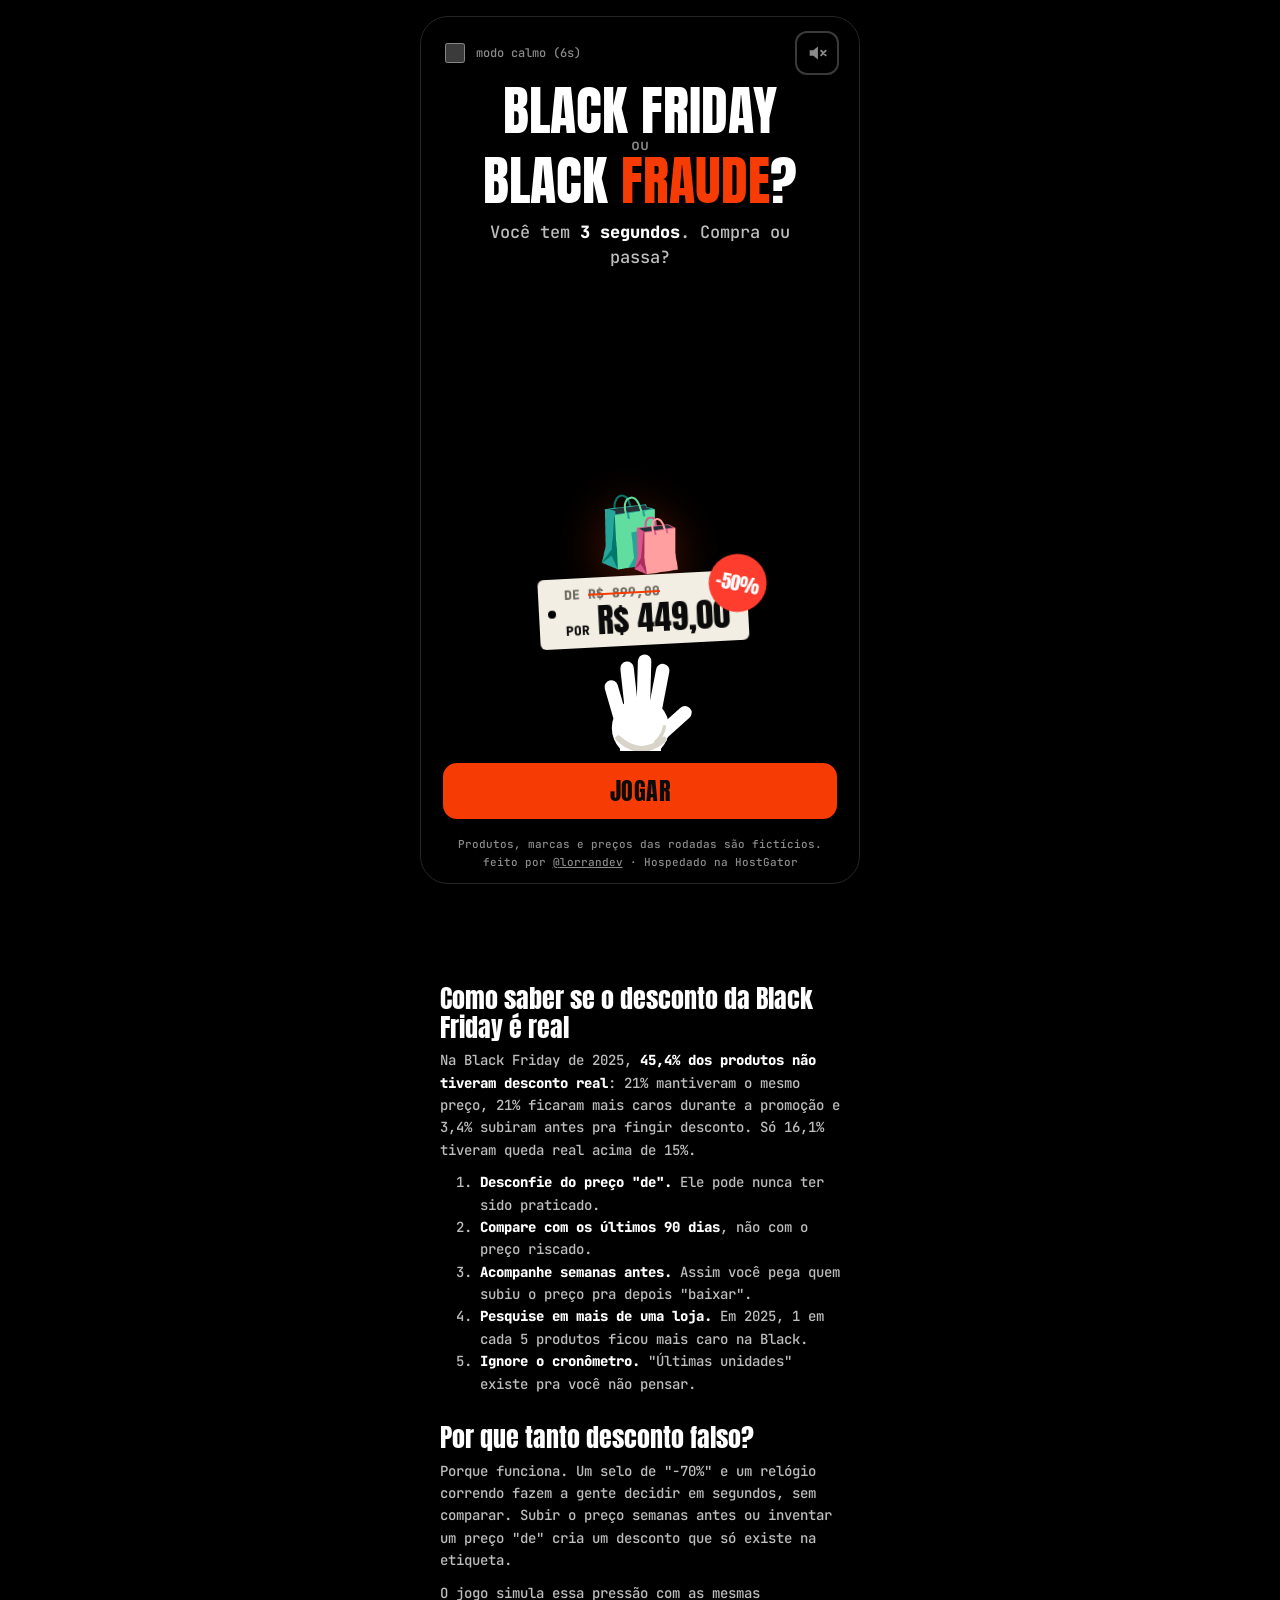
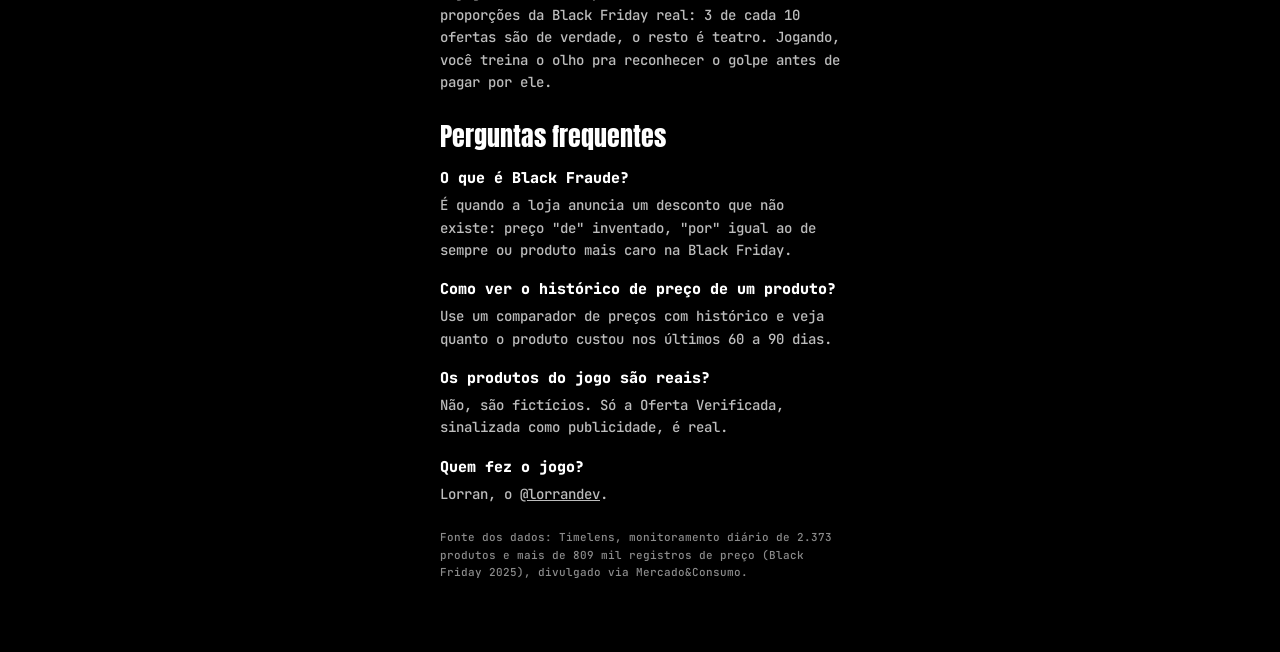
==== commit aa9a1f07: "Atualiza o site (28/10/2026, 21:22:22)" ====
--- a/index.html
+++ b/index.html
@@ -50,8 +50,8 @@
         ]
       }
     </script>
-    <script type="module" crossorigin src="./assets/main-DozgKXF3.js"></script>
-    <link rel="stylesheet" crossorigin href="./assets/main-DZnoancs.css">
+    <script type="module" crossorigin src="./assets/jogo-DPAxO6A1.js"></script>
+    <link rel="stylesheet" crossorigin href="./assets/jogo-z3gRsczA.css">
   </head>
   <body>
     <div id="root"></div>
--- a/assets/jogo-z3gRsczA.css
+++ b/assets/jogo-z3gRsczA.css
@@ -0,0 +1 @@
+@font-face{font-family:Anton;font-style:normal;font-display:swap;font-weight:400;src:url(./anton-latin-400-normal-Byf51wtH.woff2)format("woff2"),url(./anton-latin-400-normal-AUNGEG_V.woff)format("woff")}@font-face{font-family:JetBrains Mono;font-style:normal;font-display:swap;font-weight:500;src:url(./jetbrains-mono-latin-500-normal-BWZEU5yA.woff2)format("woff2"),url(./jetbrains-mono-latin-500-normal-CJOVTJB7.woff)format("woff")}@font-face{font-family:JetBrains Mono;font-style:normal;font-display:swap;font-weight:800;src:url(./jetbrains-mono-latin-800-normal-D2mQHRMK.woff2)format("woff2"),url(./jetbrains-mono-latin-800-normal-Dj9qwObk.woff)format("woff")}._fogos_702pj_1{z-index:6;pointer-events:none;width:100%;height:100%;position:absolute;top:0;bottom:0;left:0;right:0}._etiqueta_wmaqk_1{background:var(--papel);color:var(--tinta);transform-origin:50% -30%;border-radius:6px;flex-direction:column;align-items:flex-start;padding:8px 18px 9px 26px;animation:1.2s ease-out both _balanca_wmaqk_1;display:flex;position:relative;transform:rotate(-3deg)}._etiqueta_wmaqk_1:before{content:"";background:var(--preto);border-radius:50%;width:8px;height:8px;position:absolute;top:50%;left:9px;transform:translateY(-50%)}._de_wmaqk_28{color:#6b675f;font-size:13px;font-weight:800}._de_wmaqk_28 s{-webkit-text-decoration-color:var(--laranja);text-decoration-color:var(--laranja);text-decoration-thickness:2px}._por_wmaqk_39{font-family:var(--display);white-space:nowrap;font-size:34px;line-height:1.05}._por_wmaqk_39 small{font-family:var(--mono);font-size:13px;font-weight:800}._selo_wmaqk_52{background:var(--erro);color:#fff;width:58px;height:58px;font-family:var(--display);border-radius:50%;place-items:center;font-size:19px;animation:.4s cubic-bezier(.3,1.7,.5,1) .15s both _selo_wmaqk_52,.7s steps(2,end) .6s infinite _piscaSelo_wmaqk_1;display:grid;position:absolute;top:-16px;right:-20px;transform:rotate(14deg)}._selo_wmaqk_52[data-verificada=true]{background:var(--verde);color:var(--tinta);animation:.4s cubic-bezier(.3,1.7,.5,1) .15s both _selo_wmaqk_52}@keyframes _piscaSelo_wmaqk_1{50%{background:var(--amarelo);color:var(--tinta)}}@keyframes _balanca_wmaqk_1{0%{transform:rotate(12deg)}35%{transform:rotate(-8deg)}65%{transform:rotate(1deg)}to{transform:rotate(-3deg)}}@keyframes _selo_wmaqk_52{0%{transform:rotate(-60deg)scale(0)}}._vitrine_1x8a4_1{text-align:center;flex-direction:column;align-items:center;gap:6px;max-width:320px;display:flex}._emoji_1x8a4_10{font-family:var(--emoji);filter:drop-shadow(0 12px 28px #ffffff1f);font-size:max(84px,min(16dvh,136px));line-height:1}._imagem_1x8a4_17{object-fit:contain;width:max(100px,min(18dvh,150px));height:max(100px,min(18dvh,150px))}._nome_1x8a4_23{font-family:var(--display);text-transform:uppercase;margin:4px 0 2px;font-size:24px;line-height:1.05}._pressao_1x8a4_32{background:var(--erro);color:#fff;letter-spacing:.1em;border-radius:4px;padding:3px 10px;font-size:11px;font-weight:800;animation:.7s steps(2,end) infinite _pisca_1x8a4_1}@keyframes _pisca_1x8a4_1{50%{background:var(--amarelo);color:var(--tinta)}}._verificada_1x8a4_51{background:var(--verde);color:var(--tinta);letter-spacing:.08em;border-radius:99px;padding:4px 12px;font-size:13px;font-weight:800}._tela_1ktdm_1{padding:max(14px, env(safe-area-inset-top)) 16px max(16px, env(safe-area-inset-bottom));flex-direction:column;display:flex;position:absolute;top:0;bottom:0;left:0;right:0;overflow-x:hidden;overflow-y:auto}._publicidade_1ktdm_12{letter-spacing:.06em;color:#cfcfcf;border:1px solid #555;border-radius:99px;align-self:center;padding:4px 12px;font-size:11px;font-weight:800}._transicao_1ktdm_24{text-align:center;font-family:var(--display);flex-direction:column;flex:1;justify-content:center;align-items:center;gap:6px;font-size:30px;line-height:1.1;display:flex}._transicao_1ktdm_24 p{margin:0;animation:.5s ease-out both _surge_1ktdm_1}._transicao_1ktdm_24 p:nth-child(2){animation-delay:.35s}._achamos_1ktdm_46{color:var(--verde);animation-delay:.8s!important}._rodada_1ktdm_51{flex-direction:column;flex:1;align-items:center;animation:.4s ease-out both _surge_1ktdm_1;display:flex}._bonus_1ktdm_59{letter-spacing:.12em;color:var(--verde);margin:10px 0 0;font-size:11px;font-weight:800}._cena_1ktdm_67{flex-direction:column;flex:1;justify-content:flex-end;align-items:center;width:100%;min-height:0;display:flex;overflow:hidden}._luva_1ktdm_78{width:max(110px,min(16dvh,150px));margin-bottom:-60px}._pergunta_1ktdm_83{z-index:2;background:var(--preto);text-align:center;color:#bdbdbd;margin:0;padding:12px 0;font-size:13px;position:relative}._acoes_1ktdm_94{z-index:2;grid-template-columns:1fr 1fr;gap:12px;width:100%;display:grid;position:relative}._acoes_1ktdm_94 .btn{min-height:62px}._revelacao_1ktdm_108{flex-direction:column;gap:12px;margin-top:14px;animation:.4s ease-out both _surge_1ktdm_1;display:flex;position:relative}._carimbo_1ktdm_117{z-index:7;background:var(--preto);color:var(--verde);font-family:var(--display);border:5px solid;border-radius:12px;align-self:center;padding:6px 16px 2px;font-size:34px;line-height:1;animation:.35s cubic-bezier(.3,1.7,.5,1) both _carimba_1ktdm_1;position:relative;transform:rotate(-5deg)}._produto_1ktdm_133{text-align:center;font-family:var(--display);text-transform:uppercase;margin:4px 0 0;font-size:22px}._grafico_1ktdm_141{border:1px solid #262626;border-radius:14px;width:100%;height:auto;padding:10px 6px 4px;overflow:visible}._eixo_1ktdm_150{font-family:var(--mono);fill:#8b8b8b;font-size:10px;font-weight:800}._hoje_1ktdm_157{font-family:var(--mono);fill:var(--verde);font-size:12px;font-weight:800}._prova_1ktdm_164{text-align:center;color:#cfcfcf;margin:0;font-size:13px;line-height:1.5}._prova_1ktdm_164 b{color:#fff}._cta_1ktdm_177{z-index:7;text-align:center;flex-direction:column;gap:2px;min-height:84px;padding:10px 16px;font-size:26px;line-height:1.05;animation:1.8s ease-in-out .6s infinite _chama_1ktdm_1;position:relative;box-shadow:0 0 0 4px #19c37d40,0 10px 40px #19c37d59}._cta_1ktdm_177 small{font-family:var(--mono);text-transform:none;font-size:12px;font-weight:800}._denovo_1ktdm_199{min-height:84px;font-size:26px}@keyframes _chama_1ktdm_1{0%,to{box-shadow:0 0 0 4px #19c37d40,0 10px 40px #19c37d59}50%{box-shadow:0 0 0 10px #19c37d1a,0 10px 50px #19c37d80}}@keyframes _surge_1ktdm_1{0%{opacity:0;transform:translateY(10px)}}@keyframes _carimba_1ktdm_1{0%{opacity:0;transform:rotate(-30deg)scale(2.2)}}._botao_b1e1o_1{background:var(--preto);width:44px;height:44px;color:var(--cinza);border:2px solid #3a3a3a;border-radius:12px;flex-shrink:0;place-items:center;display:grid}._botao_b1e1o_1[aria-pressed=true]{color:#fff;border-color:#fff}._partida_7dpsk_1{flex-direction:column;display:flex;position:absolute;top:0;bottom:0;left:0;right:0;overflow:hidden}._hud_7dpsk_10{padding:max(12px, env(safe-area-inset-top)) 16px 10px;align-items:center;gap:12px;display:flex}._rodada_7dpsk_17{font-family:var(--display);font-size:30px;line-height:1}._rodada_7dpsk_17 small{color:var(--cinza);font-size:15px}._trilha_7dpsk_28{flex:1;grid-template-columns:repeat(10,1fr);gap:4px;margin:0;padding:0;list-style:none;display:grid}._trilha_7dpsk_28 li{background:#262626;border-radius:3px;height:6px}._trilha_7dpsk_28 li[data-estado=feita]{background:#8b8b8b}._trilha_7dpsk_28 li[data-estado=atual]{background:#fff}._tempo_7dpsk_52{background:#1a1a1a;height:6px}._tempo_7dpsk_52 div{background:var(--amarelo);transform-origin:0;height:100%}._partida_7dpsk_1[data-pressa=true] ._tempo_7dpsk_52 div{background:var(--erro)}._partida_7dpsk_1:after{content:"";z-index:20;pointer-events:none;position:absolute;top:0;bottom:0;left:0;right:0}._partida_7dpsk_1[data-pressa=true]:after{animation:.5s ease-in-out infinite _batimento_7dpsk_1}._palco_7dpsk_81{touch-action:none;-webkit-user-select:none;-moz-user-select:none;user-select:none;flex:1;min-height:0;position:relative}._pergunta_7dpsk_90{text-align:center;font-family:var(--display);color:#6f6f6f;margin:0;font-size:22px;position:absolute;top:14px;left:0;right:0}._cena_7dpsk_102{flex-direction:column;justify-content:flex-end;align-items:center;padding-bottom:70px;display:flex;position:absolute;top:0;bottom:0;left:0;right:0}._produto_7dpsk_112{margin-bottom:4px;transition:transform .2s ease-out;position:relative}._minhaMao_7dpsk_118{width:max(118px,min(18dvh,160px));margin-top:-10px;position:relative}._aberta_7dpsk_124{width:100%;display:block}._fechada_7dpsk_129{opacity:0;width:100%;position:absolute;top:0;bottom:0;left:0;right:0}._palco_7dpsk_81[data-fase=chegando] ._produto_7dpsk_112{animation:.32s cubic-bezier(.3,1.4,.5,1) both _cai_7dpsk_1}._palco_7dpsk_81[data-fase=chegando] ._minhaMao_7dpsk_118{animation:.32s cubic-bezier(.3,1.3,.5,1) both _sobeMao_7dpsk_1}._palco_7dpsk_81[data-fase=decidindo] ._produto_7dpsk_112:not([style]){animation:1.4s ease-in-out infinite alternate _flutua_7dpsk_1}._palco_7dpsk_81[data-fase=decidindo] ._minhaMao_7dpsk_118{animation:1.4s ease-in-out infinite alternate _espera_7dpsk_1}._partida_7dpsk_1[data-pressa=true] ._produto_7dpsk_112:not([style]){animation:90ms linear infinite _tremor_7dpsk_1}._palco_7dpsk_81[data-fase=comprando] ._minhaMao_7dpsk_118{animation:.66s cubic-bezier(.45,0,.55,1) forwards _pega_7dpsk_1}._palco_7dpsk_81[data-fase=comprando] ._minhaMao_7dpsk_118 ._aberta_7dpsk_124{animation:.66s step-end forwards _someAos35_7dpsk_1}._palco_7dpsk_81[data-fase=comprando] ._minhaMao_7dpsk_118 ._fechada_7dpsk_129{animation:.66s step-end forwards _apareceAos35_7dpsk_1}._palco_7dpsk_81[data-fase=comprando] ._produto_7dpsk_112{animation:.66s cubic-bezier(.45,0,.55,1) forwards _guardado_7dpsk_1}._palco_7dpsk_81[data-fase=passando] ._minhaMao_7dpsk_118{animation:.6s ease-in-out forwards _tapa_7dpsk_1}._palco_7dpsk_81[data-fase=passando] ._produto_7dpsk_112{animation:.6s cubic-bezier(.5,0,.8,.4) forwards _voaEsquerda_7dpsk_1}._dica_7dpsk_184{z-index:6;font-family:var(--display);pointer-events:none;border:4px solid;border-radius:10px;padding:4px 12px;font-size:30px;position:absolute;top:30%}._dica_7dpsk_184[data-lado=passar]{color:#fff;left:14px;transform:rotate(-10deg)}._dica_7dpsk_184[data-lado=comprar]{color:var(--laranja);right:14px;transform:rotate(10deg)}._impulso_7dpsk_208{z-index:7;background:var(--preto);color:var(--amarelo);font-family:var(--display);white-space:nowrap;border:4px solid;border-radius:10px;padding:6px 14px 3px;font-size:26px;animation:.3s cubic-bezier(.3,1.7,.5,1) both _carimba_7dpsk_1;position:absolute;top:30%;left:50%;transform:translate(-50%)rotate(-6deg)}._acoes_7dpsk_226{z-index:8;padding:10px 16px max(16px, env(safe-area-inset-bottom));background:var(--preto);grid-template-columns:1fr 1fr;gap:12px;display:grid;position:relative}._acoes_7dpsk_226 .btn{min-height:62px;font-size:24px}@keyframes _cai_7dpsk_1{0%{transform:translateY(-55dvh)rotate(-10deg)scale(.7)}}@keyframes _sobeMao_7dpsk_1{0%{transform:translateY(110%)}}@keyframes _flutua_7dpsk_1{to{transform:translateY(-7px)}}@keyframes _espera_7dpsk_1{0%{transform:translateY(5px)rotate(-3deg)}to{transform:translateY(0)rotate(3deg)}}@keyframes _tremor_7dpsk_1{0%,to{transform:translate(0)}25%{transform:translate(-2px,1px)rotate(-1deg)}75%{transform:translate(2px,-1px)rotate(1deg)}}@keyframes _pega_7dpsk_1{0%{transform:none}30%{transform:translateY(-62px)}40%{transform:translateY(-54px)scale(.94)}to{transform:translateY(130%)}}@keyframes _guardado_7dpsk_1{0%,34%{transform:none}44%{transform:translateY(6px)scale(.92)}to{transform:translateY(75dvh)scale(.35)}}@keyframes _someAos35_7dpsk_1{0%{opacity:1}35%,to{opacity:0}}@keyframes _apareceAos35_7dpsk_1{0%{opacity:0}35%,to{opacity:1}}@keyframes _tapa_7dpsk_1{0%{transform:none}35%{transform:translate(70px,-80px)rotate(28deg)}65%{transform:translate(-50px,-90px)rotate(-38deg)}to{transform:translateY(12px)}}@keyframes _voaEsquerda_7dpsk_1{0%,45%{transform:none}to{transform:translate(-130vw,-40px)rotate(-40deg)}}@keyframes _carimba_7dpsk_1{0%{opacity:0;transform:translate(-50%)rotate(-30deg)scale(2.2)}}@keyframes _batimento_7dpsk_1{0%,to{box-shadow:inset 0 0 40px 6px #ff3d2e40}20%{box-shadow:inset 0 0 70px 16px #ff3d2e99}}._rodape_1v4uv_1{text-align:center;color:var(--cinza);flex-direction:column;align-items:center;gap:4px;font-size:11px;display:flex}._rodape_1v4uv_1 p{margin:0}._tela_1yt8e_1{position:absolute;top:0;bottom:0;left:0;right:0;overflow-x:hidden;overflow-y:auto}._conteudo_1yt8e_8{padding:max(18px, env(safe-area-inset-top)) 16px max(20px, env(safe-area-inset-bottom));flex-direction:column;gap:18px;display:flex}._resultado_1yt8e_15{text-align:center;flex-direction:column;align-items:center;gap:4px;display:flex}._faixa_1yt8e_23{font-family:var(--display);text-transform:uppercase;margin:0;font-size:34px;line-height:1.05}._numero_1yt8e_31{font-family:var(--display);color:var(--verde);flex-direction:column;margin:6px 0 0;font-size:max(52px,min(17vw,72px));line-height:1;display:flex}._numero_1yt8e_31[data-lesado=true]{color:var(--erro)}._numero_1yt8e_31 small{font-family:var(--mono);letter-spacing:.1em;text-transform:uppercase;color:#cfcfcf;font-size:13px;font-weight:800}._frase_1yt8e_54{color:#cfcfcf;margin:4px 0 0;font-size:14px}._grade_1yt8e_60{letter-spacing:2px;margin:6px 0 0;font-size:20px}._versus_1yt8e_66{border:1px solid var(--amarelo);text-align:center;border-radius:12px;margin:0;padding:12px 14px;font-size:13px;line-height:1.5}._versus_1yt8e_66 b{color:var(--amarelo)}._dicas_1yt8e_80{background:#111;border-radius:16px;padding:16px}._dicas_1yt8e_80 h2,._compartilhar_1yt8e_87 h2{font-family:var(--display);margin:0 0 10px;font-size:22px;font-weight:400}._dicas_1yt8e_80 ol{flex-direction:column;gap:8px;margin:0;padding-left:20px;font-size:13px;line-height:1.45;display:flex}._patrocinado_1yt8e_104{border:1px solid #333;border-radius:14px;flex-direction:column;gap:4px;padding:14px 16px;font-size:14px;font-weight:800;text-decoration:none;display:flex}._rotuloPubli_1yt8e_116{letter-spacing:.08em;color:#9a9a9a;text-transform:uppercase;font-size:10px}._compartilhar_1yt8e_87{flex-direction:column;gap:12px;display:flex}._previa_1yt8e_129{border:1px solid #262626;border-radius:12px;align-self:center;width:70%}._dupla_1yt8e_136{grid-template-columns:1fr 1fr;gap:12px;display:grid}._dupla_1yt8e_136 .btn{padding:0 8px;font-size:18px}._aviso_1yt8e_147{z-index:30;background:var(--papel);color:var(--tinta);white-space:nowrap;opacity:0;pointer-events:none;border-radius:12px;margin:0;padding:12px 18px;font-size:13px;font-weight:800;transition:transform .2s,opacity .2s;position:fixed;bottom:24px;left:50%;transform:translate(-50%,20px)}._aviso_1yt8e_147[data-visivel=true]{opacity:1;transform:translate(-50%)}._tela_khh9x_1{padding:max(14px, env(safe-area-inset-top)) 20px max(14px, env(safe-area-inset-bottom));text-align:center;flex-direction:column;align-items:center;display:flex;position:absolute;top:0;bottom:0;left:0;right:0;overflow:hidden}._topo_khh9x_12{justify-content:space-between;align-self:stretch;align-items:center;display:flex}._calmo_khh9x_19{min-height:44px;color:var(--cinza);cursor:pointer;align-items:center;gap:8px;font-size:12px;display:flex}._calmo_khh9x_19 input{width:20px;height:20px;accent-color:var(--verde)}._titulo_khh9x_35{font-family:var(--display);flex-direction:column;align-items:center;margin:10px 0 0;font-size:max(40px,min(12.5vw,54px));font-weight:400;line-height:.95;animation:.5s cubic-bezier(.2,1,.3,1) both _sobe_khh9x_1;display:flex}._titulo_khh9x_35 small{font-family:var(--mono);color:var(--cinza);margin:2px 0;font-size:15px;font-weight:500}._titulo_khh9x_35 em{color:var(--laranja);font-style:normal}._chamada_khh9x_60{color:#bdbdbd;max-width:300px;margin:14px 0 0;font-size:17px;line-height:1.5;animation:.5s cubic-bezier(.2,1,.3,1) 80ms both _sobe_khh9x_1}._chamada_khh9x_60 b{color:#fff}._desafio_khh9x_73{border:1px solid var(--laranja);border-radius:12px;max-width:320px;margin:12px 0 0;padding:10px 14px;font-size:13px;line-height:1.4}._desafio_khh9x_73 b{color:var(--erro)}._cena_khh9x_88{flex-direction:column;flex:1;justify-content:flex-end;align-items:center;width:100%;min-height:0;display:flex;position:relative;overflow:hidden}._produto_khh9x_100{flex-direction:column;align-items:center;gap:4px;margin-bottom:-6px;animation:2.4s ease-in-out infinite alternate _flutua_khh9x_1;display:flex}._emoji_khh9x_109{font-family:var(--emoji);filter:drop-shadow(0 10px 24px #f63b0459);font-size:max(44px,min(8dvh,84px));line-height:1}._luva_khh9x_116{width:max(84px,min(13dvh,150px));margin-bottom:-40px;animation:2.4s ease-in-out infinite alternate _espera_khh9x_1}._botoes_khh9x_122{z-index:2;background:var(--preto);flex-direction:column;align-items:stretch;gap:4px;width:100%;padding-top:10px;display:flex;position:relative}._jogar_khh9x_134{min-height:64px;font-size:30px}._botoes_khh9x_122>footer{margin-top:12px}@keyframes _sobe_khh9x_1{0%{opacity:0;transform:translateY(16px)}}@keyframes _flutua_khh9x_1{to{transform:translateY(-8px)}}@keyframes _espera_khh9x_1{0%{transform:translateY(6px)rotate(-3deg)}to{transform:translateY(0)rotate(2deg)}}._cupom_1irtj_1{background:var(--papel);color:var(--tinta);--dente:9px;-webkit-mask:conic-gradient(from -45deg at bottom, #0000, #000 1deg 89deg, #0000 90deg) 50% / calc(2 * var(--dente)) 100%;-webkit-mask:conic-gradient(from -45deg at bottom, #0000, #000 1deg 89deg, #0000 90deg) 50% / calc(2 * var(--dente)) 100%;mask:conic-gradient(from -45deg at bottom, #0000, #000 1deg 89deg, #0000 90deg) 50% / calc(2 * var(--dente)) 100%;padding:22px 16px 34px;font-size:12px;line-height:1.4;position:relative}._cabeca_1irtj_14{text-align:center;letter-spacing:.08em;border-bottom:2px dashed #00000059;flex-direction:column;align-items:center;gap:1px;padding-bottom:12px;font-size:11px;display:flex}._cabeca_1irtj_14 b{font-family:var(--display);letter-spacing:.02em;font-size:24px;font-weight:400}._linha_1irtj_33{justify-content:space-between;align-items:center;gap:10px;display:flex}._itens_1irtj_40{flex-direction:column;margin:10px 0 0;padding:0;list-style:none;display:flex}._item_1irtj_49{border-bottom:1px dashed #0003;padding:9px 0;animation:.25s ease-out both _imprimeLinha_1irtj_1}@keyframes _imprimeLinha_1irtj_1{0%{opacity:0;transform:translateY(-6px)}}._nome_1irtj_59{text-overflow:ellipsis;white-space:nowrap;text-transform:uppercase;min-width:0;font-weight:800;overflow:hidden}._acao_1irtj_68{letter-spacing:.06em;color:#6b675f;flex-shrink:0;font-size:10px;font-weight:800}._precos_1irtj_76{color:#4b4842}._precos_1irtj_76 s{-webkit-text-decoration-color:var(--erro);text-decoration-color:var(--erro)}._precos_1irtj_76 b{color:var(--tinta)}._erro_1irtj_88{align-items:flex-start;gap:8px;margin-top:4px;display:flex}._carimbo_1irtj_95{color:var(--erro);font-family:var(--display);animation:.35s cubic-bezier(.3,1.7,.5,1) both _carimba_1irtj_1;animation-delay:inherit;border:2px solid;border-radius:4px;flex-shrink:0;padding:2px 6px 0;font-size:14px;line-height:1.2;transform:rotate(-4deg)}._carimbo_1irtj_95[data-falso=false]{color:#0d8a55}@keyframes _carimba_1irtj_1{0%{opacity:0;transform:rotate(-25deg)scale(2)}}._pista_1irtj_117{font-size:11px;line-height:1.35}._tipo_1irtj_122{color:#6b675f;font-size:10px}._totais_1irtj_127{border-top:2px dashed #00000059;margin:12px 0 0;padding-top:10px}._totais_1irtj_127 div{justify-content:space-between;display:flex}._totais_1irtj_127 dd{margin:0;font-weight:800}._total_1irtj_143{border-top:3px double var(--tinta);border-bottom:3px double var(--tinta);text-align:center;letter-spacing:.08em;flex-direction:column;align-items:center;margin-top:12px;padding:12px 0;font-weight:800;display:flex}._total_1irtj_143 strong{font-family:var(--display);letter-spacing:0;color:var(--erro);font-variant-numeric:tabular-nums;font-size:max(44px,min(14vw,58px));font-weight:400;line-height:1.05}._total_1irtj_143[data-lesado=false] strong{color:#0d8a55}._dava_1irtj_170,._acertos_1irtj_171{letter-spacing:0;font-size:11px;font-weight:500}._faixa_1irtj_177{font-family:var(--display);text-align:center;text-transform:uppercase;margin:12px 0 0;font-size:30px;line-height:1}._frase_1irtj_186{text-align:center;margin:4px 0 0;font-size:12px}._obrigado_1irtj_192{text-align:center;letter-spacing:.04em;margin:16px 0 0;font-size:10px;font-weight:800}._barras_1irtj_200{background:repeating-linear-gradient(90deg, var(--tinta) 0 2px, transparent 2px 4px, var(--tinta) 4px 7px, transparent 7px 9px, var(--tinta) 9px 10px, transparent 10px 13px);height:34px;margin:10px 18px 0;display:block}._tela_3c148_1{position:absolute;top:0;bottom:0;left:0;right:0;overflow-x:hidden;overflow-y:auto}._conteudo_3c148_8{padding:max(16px, env(safe-area-inset-top)) 16px 10px}._titulo_3c148_12{text-align:center;font-family:var(--display);margin:0 0 12px;font-size:26px;font-weight:400}._impressora_3c148_21{padding:0 6px;position:relative}._fenda_3c148_26{z-index:2;background:#1c1c1c;border-radius:7px;height:14px;margin:0 -6px;display:block;position:relative;box-shadow:inset 0 4px 6px #000000e6}._papel_3c148_37{margin-top:-7px;overflow:hidden}._papel_3c148_37>*{animation:1.1s steps(12,end) both _imprime_3c148_1}@keyframes _imprime_3c148_1{0%{transform:translateY(-100%)}}._rodape_3c148_50{z-index:5;padding:18px 16px max(14px, env(safe-area-inset-bottom));background:linear-gradient(to top, var(--preto) 70%, transparent);display:grid;position:-webkit-sticky;position:sticky;bottom:0}._app_st6vr_2{background:var(--preto);width:100%;max-width:440px;height:100dvh;margin:0 auto;position:relative;overflow:hidden}@media (min-width:600px){._app_st6vr_2{border:1px solid var(--linha);border-radius:28px;height:min(100dvh - 32px,920px);margin-top:max(16px,50dvh - 460px)}}._teste_st6vr_21{z-index:20;white-space:nowrap;text-overflow:ellipsis;background:var(--verde);color:var(--tinta);text-align:center;text-transform:uppercase;letter-spacing:.06em;padding:3px 8px;font-size:11px;font-weight:800;position:absolute;bottom:0;left:0;right:0;overflow:hidden}:root{--preto:#000;--papel:#f3eee3;--papel-2:#e6dfd0;--tinta:#0b0b0b;--laranja:#f63b04;--verde:#19c37d;--amarelo:#ffd23f;--erro:#ff3d2e;--cinza:#8b8b8b;--linha:#262626;--display:"Anton", Impact, "Arial Narrow", sans-serif;--mono:"JetBrains Mono", ui-monospace, Menlo, Consolas, monospace;--emoji:"Apple Color Emoji", "Segoe UI Emoji", "Noto Color Emoji", sans-serif;--lightningcss-light: ;--lightningcss-dark:initial;color-scheme:dark;font-family:var(--mono)}*{box-sizing:border-box}html,body,#root{height:100%;margin:0}body{background:var(--preto);color:#fff;-webkit-font-smoothing:antialiased;-webkit-tap-highlight-color:transparent;overscroll-behavior:none}button,input,select{font:inherit;color:inherit}button{cursor:pointer;touch-action:manipulation}a{color:inherit}:focus-visible{outline:3px solid var(--laranja);outline-offset:3px}.sr-only{clip:rect(0, 0, 0, 0);white-space:nowrap;border:0;width:1px;height:1px;margin:-1px;padding:0;position:absolute;overflow:hidden}.seo{color:#bdbdbd;max-width:440px;margin:0 auto;padding:40px 20px 60px;font-size:14px;line-height:1.6}.seo h2{font-family:var(--display);color:#fff;margin:28px 0 8px;font-size:26px;font-weight:400;line-height:1.1}.seo h3{color:#fff;margin:16px 0 4px;font-size:15px}.seo p,.seo ol{margin:0 0 10px}.seo strong{color:#fff}.seo .fonte{color:var(--cinza);margin-top:24px;font-size:11px}.luva{display:block}.luva svg{width:100%;height:auto;display:block;overflow:visible}.btn{background:var(--preto);color:#fff;min-height:60px;font-family:var(--display);letter-spacing:.02em;text-transform:uppercase;border:2px solid #3a3a3a;border-radius:16px;justify-content:center;align-items:center;gap:10px;padding:0 20px;font-size:24px;text-decoration:none;transition:transform 80ms;display:inline-flex}.btn:active:not(:disabled){transform:scale(.96)}.btn:disabled{opacity:.4;cursor:default}.btn-laranja{border-color:var(--preto);background:var(--laranja);color:var(--tinta)}.btn-papel{border-color:var(--preto);background:var(--papel);color:var(--tinta)}.btn-verde{border-color:var(--preto);background:var(--verde);color:var(--tinta)}.btn-link{color:var(--cinza);font-family:var(--mono);text-underline-offset:3px;background:0 0;border:0;padding:8px;font-size:13px;text-decoration:underline}@media (prefers-reduced-motion:reduce){*,:before,:after{transition-duration:1ms!important;animation-duration:1ms!important;animation-iteration-count:1!important}}
